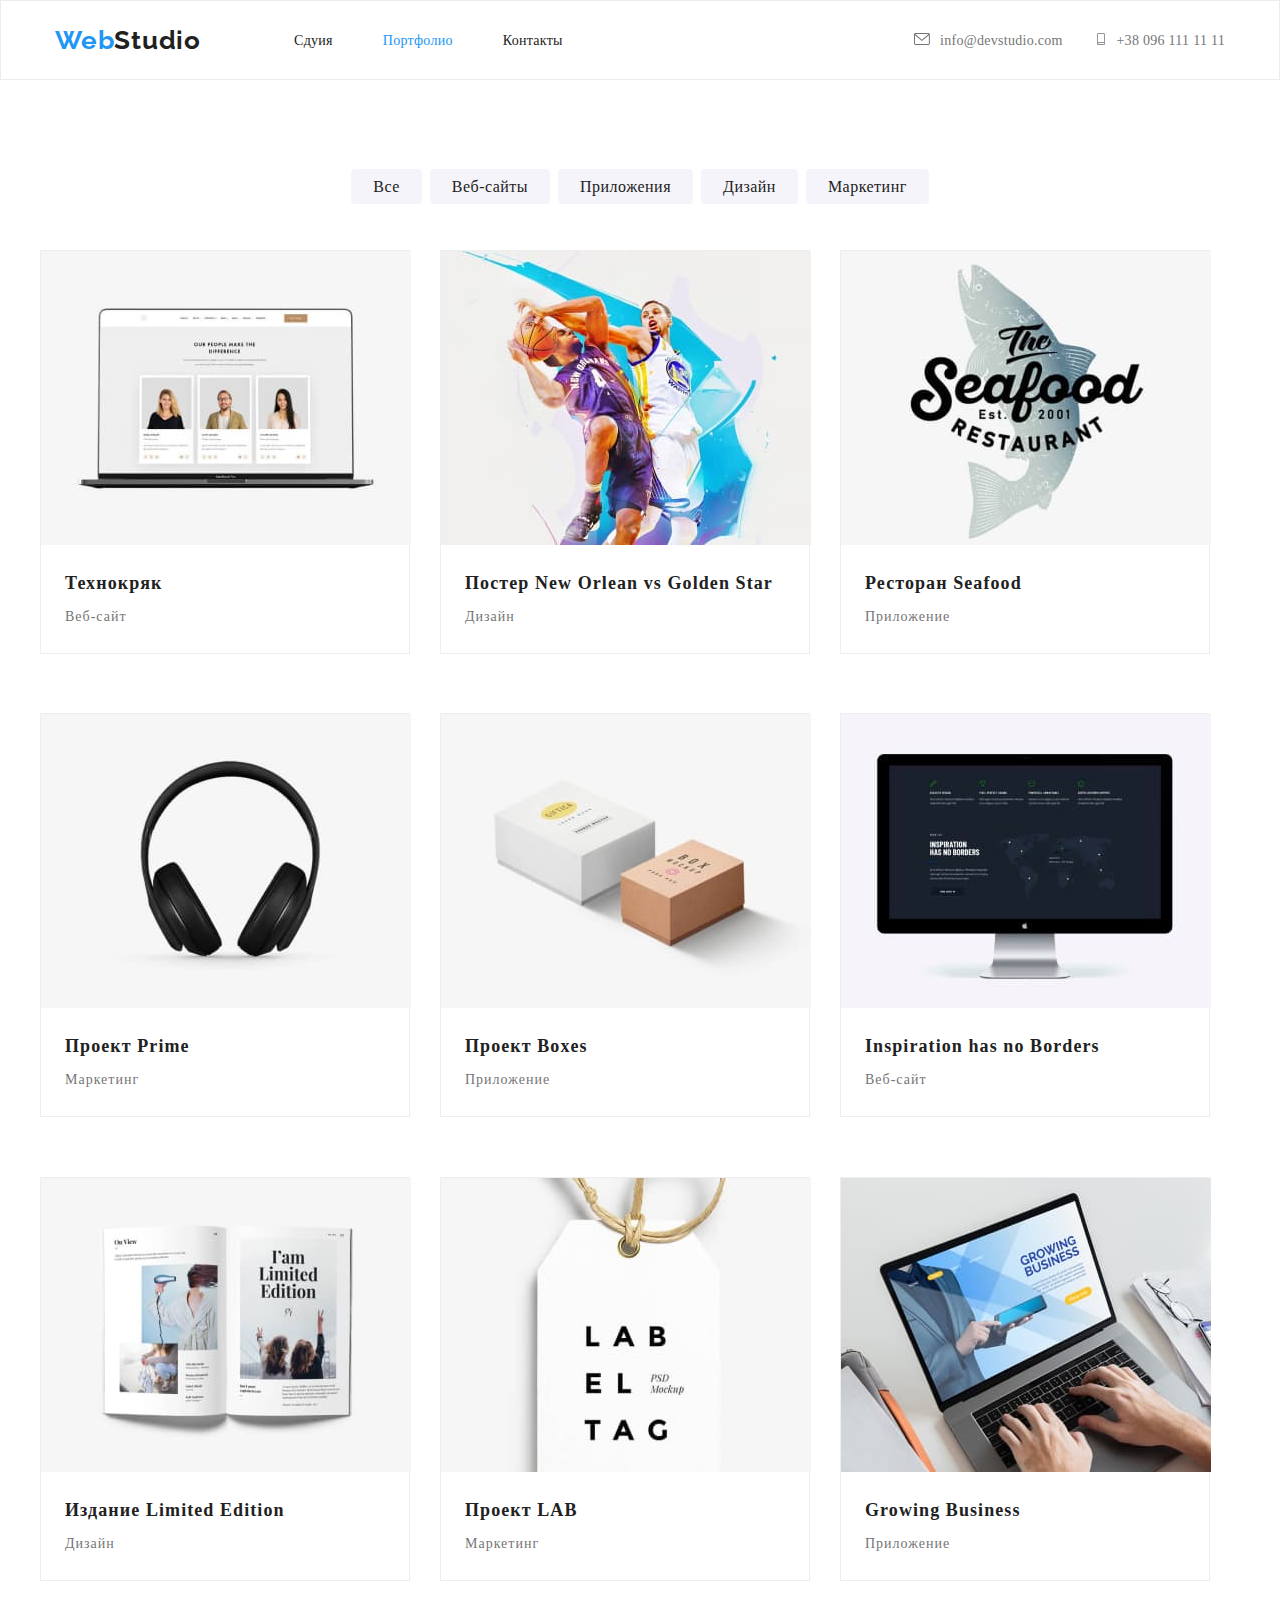
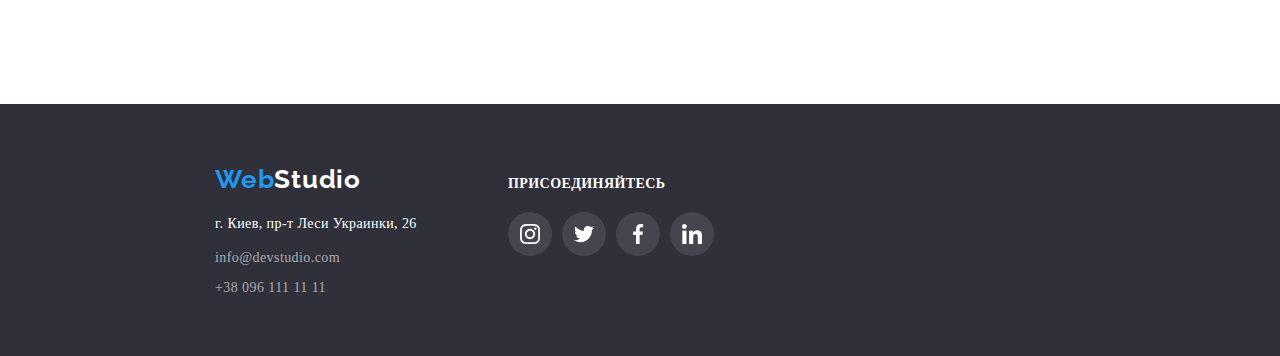
==== portfolio.html @ d101550e "Клон репозиторий" ====
<!DOCTYPE html>
<html lang="en">

<head>
    <meta charset="UTF-8" />
    <meta name="viewport" content="width=device-width, initial-scale=1.0" />
    <title>My third homework</title>
    <link rel="stylesheet" href="https://cdnjs.cloudflare.com/ajax/libs/modern-normalize/1.0.0/modern-normalize.min.css">
    <link href="https://fonts.googleapis.com/css2?family=Raleway:wght@700&display=swap" rel="stylesheet">
    <link rel="stylesheet" href="./css/styles.css">
</head>
<body>
    <!--hat-->
    <header class="had hag-port">
        <div class="container">
            <nav class="nav">
                <a class="logo logo-container" href="./index.html">Web<span class="logo-second">Studio</span></a>
                <ul class="menu-nav">
                    <li class="menu-item"><a href="./index.html" class="link">Сдуия</a></li>
                    <li class="menu-item"><a href="./portfolio.html" class="link current">Портфолио</a></li>
                    <li class="menu-item"><a href="#contacts" class="link">Контакты</a></li>
                </ul>
                <div class="cotacts-nav">
                    <a class="cotacts-nav-link link" href="mailto:info@devstudio.com">
                        <svg class="contacts-emil-svg">
                            <use href="./images/sprite.svg#icon-email"></use>
                        </svg>info@devstudio.com</a>
                    <a class="cotacts-nav-link link" href="tel:+380961111111">
                        <svg class="contacts-phone-svg">
                            <use href="./images/sprite.svg#icon-smartphone"></use>
                        </svg>+38 096 111 11 11</a>
                </div>
            </nav>
        </div>
    </header>
    <!-- button-content -->
         <div class="container">
            <ul class="nav-content">
                <li class="element-cont">
                    <a href="" class="btn-port link">Все</a>
                </li>
                <li class="element-cont">
                    <a href="" class="btn-port link">Веб-сайты</a>
                </li>
                <li class="element-cont">
                    <a href="" class="btn-port link">Приложения</a>
                </li>
                <li class="element-cont">
                    <a href="" class="btn-port link">Дизайн</a>
                </li>
                <li class="element-cont">
                    <a href="" class="btn-port link">Маркетинг</a>
                </li>
            </ul>
        </div>
    <!-- content -->
    <section class="content-section">
        <h1 style="display: none;">Контент</h1>
        <div class="container-content">
            <ul class="container-fillihg">
                <li class="element">
                    <img src="./images/technokriak.jpg" class="img-element" alt="laptop">
                    <b class="item-content">Технокряк</b>
                    <a href="/" class="link link-element">Веб-сайт</a>     
                </li>
                <li class="element">
                    <img src="./images/design.jpg" alt="basketball players">
                    <b class="item-content">Постер New Orlean vs Golden Star</b>
                    <a href="/" class="link link-element">Дизайн</a>
                </li>
                <li class="element">
                    <img src="./images/applications.jpg" alt="restaurant logo">
                    <b class="item-content">Ресторан Seafood</b>
                    <a href="/" class="link link-element">Приложение</a>
                </li>
                <li class="element">
                    <img src="./images/marceting.jpg" alt="headphones">
                    <b class="item-content">Проект Prime</b>
                    <a href="/" class="link link-element">Маркетинг</a>
                </li>
                <li class="element">
                    <img src="./images/application2.jpg" alt="boxes">
                    <b class="item-content">Проект Boxes</b>
                    <a href="/" class="link link-element">Приложение</a>
                </li>
                <li class="element">
                    <img src="./images/web-site.jpg" alt="monitor">
                    <b class="item-content">Inspiration has no Borders</b>
                    <a href="/" class="link link-element">Веб-сайт</a>
                </li>
                <li class="element">
                    <img src="./images/design2.jpg" alt="book">
                    <b class="item-content">Издание Limited Edition</b>
                    <a href="/" class="link link-element">Дизайн</a></li>
                <li class="element">
                    <img src="./images/marceting2.jpg" alt="tag">
                    <b class="item-content">Проект LAB</b>
                    <a href="/" class="link link-element">Маркетинг</a>
                </li>
                <li class="element">
                    <img src="./images/applications3.jpg" alt="working on a laptop">
                    <b class="item-content">Growing Business</b>
                    <a href="/" class="link link-element">Приложение</a>
                </li>
            </ul>
        </div>
    </section>
    <!--cellar-->
    <footer class="cellar">
        <div class="container-footer">
            <div class="container-footer-pocion">
                <div class="logo-cellar"><a href="index.html" class="link"><span class="footer-logo">Web</span><span
                            class="footer-logo-second">Studio</span></a>
                </div>
                <div class="container-contacts">
                    <address id="contacts">
                        <div class="container-address">
                            <a href="https://goo.gl/maps/hYyRJfA977tLsEAp6" class="footer-map link" target="_blank"
                                rel="noreferrer noopener">г.
                                Киев, пр-т Леси Украинки, 26</a>
                            <a href="mailto:info@devstudio.com" class="connetion link">info@devstudio.com</a>
                            <a href="tel:+380961111111" class="connetion link">+38 096 111 11 11</a>
                        </div>
                    </address>
                </div>
            </div>
            <div class="social-cellar-icon">
                <b class="footer-social">присоединяйтесь</b>
                <ul class="features-section social-icon">
                    <li class="social-icon-item"><a class="social-icon-link" href="https://www.instagram.com/"
                            target="blank" rel="noreferrer noopener" aria-label="Instagram">
                            <svg class="social-icon-svg">
                                <use href="./images/sprite.svg#icon-insta"></use>
                            </svg>
                        </a></li>
                    <li class="social-icon-item"><a class="social-icon-link" href="https://twitter.com/" target="blank"
                            rel="noreferrer noopener" aria-label="Twitter">
                            <svg class="social-icon-svg">
                                <use href="./images/sprite.svg#icon-twit"></use>
                            </svg>
                        </a></li>
                    <li class="social-icon-item"><a class="social-icon-link" href="https://www.facebook.com/" target="blank"
                            rel="noreferrer noopener" aria-label="Facebook">
                            <svg class="social-icon-svg">
                                <use href="./images/sprite.svg#icon-face"></use>
                            </svg>
                        </a></li>
                    <li class="social-icon-item"><a class="social-icon-link" href="https://www.linkedin.com/" target="blank"
                            rel="noreferrer noopener" aria-label="LinkedIn">
                            <svg class="social-icon-svg">
                                <use href="./images/sprite.svg#icon-linc"></use>
                            </svg>
                        </a></li>
                </ul>
            </div>
        </div>
    </footer>
    </body>   
    </html>
---- css/styles.css ----
/* roboto-regular - latin_cyrillic */
@font-face {
  font-family: "Roboto";
  font-style: normal;
  font-weight: 400;
  src: url("../fonts/roboto//roboto-v20-latin_cyrillic-regular.eot");
  src: local("Roboto"), local("Roboto-Regular"),
    url("../fonts/roboto//roboto-v20-latin_cyrillic-regular.eot?#iefix")
      format("embedded-opentype"),
    url("../fonts/roboto//roboto-v20-latin_cyrillic-regular.woff2")
      format("woff2"),
    url("../fonts/roboto//roboto-v20-latin_cyrillic-regular.woff")
      format("woff"),
    url("../fonts/roboto//roboto-v20-latin_cyrillic-regular.ttf")
      format("truetype"),
    url("../fonts/roboto//roboto-v20-latin_cyrillic-regular.svg#Roboto")
      format("svg");
}
/* roboto-500 - latin_cyrillic */
@font-face {
  font-family: "Roboto";
  font-style: normal;
  font-weight: 500;
  src: url("../fonts/roboto//roboto-v20-latin_cyrillic-500.eot");
  src: local("Roboto Medium"), local("Roboto-Medium"),
    url("../fonts/roboto//roboto-v20-latin_cyrillic-500.eot?#iefix")
      format("embedded-opentype"),
    url("../fonts/roboto//roboto-v20-latin_cyrillic-500.woff2") format("woff2"),
    url("../fonts/roboto//roboto-v20-latin_cyrillic-500.woff") format("woff"),
    url("../fonts/roboto//roboto-v20-latin_cyrillic-500.ttf") format("truetype"),
    url("../fonts/roboto//roboto-v20-latin_cyrillic-500.svg#Roboto")
      format("svg");
}
/* roboto-700 - latin_cyrillic */
@font-face {
  font-family: "Roboto";
  font-style: normal;
  font-weight: 700;
  src: url("../fonts/roboto//roboto-v20-latin_cyrillic-700.eot");
  src: local("Roboto Bold"), local("Roboto-Bold"),
    url("../fonts/roboto//roboto-v20-latin_cyrillic-700.eot?#iefix")
      format("embedded-opentype"),
    url("../fonts/roboto//roboto-v20-latin_cyrillic-700.woff2") format("woff2"),
    url("../fonts/roboto//roboto-v20-latin_cyrillic-700.woff") format("woff"),
    url("../fonts/roboto//roboto-v20-latin_cyrillic-700.ttf") format("truetype"),
    url("../fonts/roboto//roboto-v20-latin_cyrillic-700.svg#Roboto")
      format("svg");
}

/* font-family: "Raleway", sans-serif; */

:root {
  --main-text-cl: #757575;
  --link-text-cl: #2196f3;
  --black-text: #212121;
  --second-fon: #f5f4fa;
  --wight-text: #ffffff;
  --cellar-fon: #2f303a;
  --team-fon: #f5f4fa;
  --icon-cl: #afb1b8;
}

html {
  box-sizing: border-box;
}

body {
  font-family: "Roboto";
  font-size: 14px;
  line-height: 1.71;
  letter-spacing: 0.2em;
  color: var(--main-text-cl);
}

img {
  display: block;
  /* max-width: 100px; */
  height: auto;
}

.had {
  background-color: var(--wight-text);
  height: 80px;
}
.hag-port {
  background-color: var(--wight-text);
  border: 1px solid #ececec;
  margin-left: 0;
  margin-right: 0;
}

.container {
  width: 1200px;
  margin: 0 auto;
  padding-left: 15px;
  padding-right: 15px;
}
.container-nav {
  display: inline-flex;
}

.nav .link.current {
  color: var(--link-text-cl);
}
.logo {
  font-family: Raleway;
  font-weight: 700;
  font-size: 26px;
  line-height: 1.192;
  letter-spacing: 0.03em;
  color: #2196f3;
  text-decoration: none;
}
.logo-second {
  font-family: Raleway;
  font-weight: 700;
  font-size: 26px;
  line-height: 1.192;
  letter-spacing: 0.03em;
  color: #212121;
}

.logo-container {
  margin-right: 93px;
  margin-top: 24px;
  margin-bottom: 25px;
}

.nav {
  font-family: Roboto;
  font-weight: 500;
  font-size: 14px;
  line-height: 1.142;
  letter-spacing: 0.02em;
  color: var(--black-text);
  text-decoration: none;
  list-style: none;

  display: flex;
  align-items: center;
}

.contacts-emil-svg {
  width: 16px;
  height: 12px;
  fill: var(--main-text-cl);
  margin-right: 10px;
}

.contacts-phone-svg {
  width: 10px;
  height: 12px;
  fill: var(--main-text-cl);
  margin-right: 10px;
}

.cotacts-nav-link:hover .contacts-emil-svg,
.cotacts-nav-link:focus .contacts-emil-svg {
  fill: var(--link-text-cl);
}

.cotacts-nav-link:hover .contacts-phone-svg,
.cotacts-nav-link:focus .contacts-phone-svg {
  fill: var(--link-text-cl);
}

.cotacts-nav {
  color: var(--main-text-cl);

  margin-left: auto;
}

.cotacts-nav .link + .link {
  margin-left: 30px;
}

.link {
  color: inherit;
  text-decoration: none;
}

.link:hover,
.link:focus {
  color: var(--link-text-cl);
}

.menu-nav {
  margin-top: 0;
  margin-bottom: 0;
  list-style: none;
  display: inline-flex;
  padding-left: 0px;
}

.menu-item {
  display: block;
  padding-top: 32px;
  padding-bottom: 32px;
}

.menu-item:not(:last-child) {
  margin-right: 50px;
}

.container-hero {
  width: 1600px;
  margin: 0 auto;
  padding-left: 15px;
  padding-right: 15px;
}

.hero {
  text-align: center;
  margin-bottom: 94px;
  height: 600px;
  /* ;
  width: 1600px;
  margin-left: auto;
  margin-right: auto; */

  background-image: linear-gradient(
      to right,
      rgba(47, 48, 58, 0.4),
      rgba(47, 48, 58, 0.4)
    ),
    url(../images/application-team.jpg);
  background-position: center;
  background-repeat: no-repeat;
  object-fit: cover;
  background-size: contain;
}
.hero-title {
  margin-top: 0;
  margin-bottom: 30px;
  margin-left: 452px;
  margin-right: 452px;
  padding-top: 200px;
  font-family: Roboto;
  font-weight: 900;
  font-size: 44px;
  line-height: 1.36;
  letter-spacing: 0.06em;
  text-transform: uppercase;
  color: var(--wight-text);
  width: 696px;
}

.btn-port:hover,
.btn-port:focus {
  background-color: var(--link-text-cl);
  box-shadow: 0px 3px 1px rgba(0, 0, 0, 0.1), 0px 1px 2px rgba(0, 0, 0, 0.08),
    0px 2px 2px rgba(0, 0, 0, 0.12);
  color: var(--wight-text);
}

.btn-port:active {
  background-color: var(--link-text-cl);
  box-shadow: 0px 3px 1px rgba(0, 0, 0, 0.1), 0px 1px 2px rgba(0, 0, 0, 0.08),
    0px 2px 2px rgba(0, 0, 0, 0.12);
  color: var(--wight-text);
}

.btn-port {
  background: var(--second-fon);
  width: 73px;
  padding-right: 22px;
  padding-left: 22px;
  padding-top: 9px;
  padding-bottom: 9px;
  border-radius: 4px;
  text-align: center;
  border: none;
  font-family: "Roboto";
  font-weight: 500;
  font-size: 16px;
  line-height: 1.62;
  letter-spacing: 0.03em;
  color: var(--black-text);
}

.btn {
  display: block;
  border: none;
  padding-right: 32px;
  padding-left: 32px;
  padding-top: 10px;
  padding-bottom: 10px;
  color: var(--wight-text);
  background: var(--link-text-cl);
  box-shadow: 0px 4px 4px rgba(0, 0, 0, 0.15);
  border-radius: 4px;
  text-align: center;
  width: 200px;
  height: 50px;
  margin-bottom: 200px;
  margin-left: auto;
  margin-right: auto;
}

.btn-position {
  padding-bottom: 210px;
}

.btn-content {
  display: inline-block;
  font-family: inherit;
  font-weight: 500;
  font-size: 16px;
  line-height: 1.62;
  text-align: center;
  letter-spacing: 0.03em;
  color: var(--title-text-cl);
  border-radius: 4px;
}

.nav-content {
  display: flex;
  justify-content: center;
  list-style: none;
  margin-bottom: 0;
  margin-top: 0;
  padding-left: 0px;
  padding-top: 94px;
  padding-bottom: 50px;
}

.element-cont {
  margin-right: 8px;
}

.nav-content .element-cont:last-of-type {
  margin-right: 0px;
}

.content-section {
  padding-bottom: 94px;
}

.item-content {
  display: block;
  padding-top: 20px;
  padding-bottom: 4px;
  padding-left: 24px;
}

.container-content {
  width: 1230px;
  padding-left: 15px;
  padding-right: 15px;
  margin-left: auto;
  margin-right: auto;
}

.container-fillihg .link {
  padding-bottom: 20px;
  display: block;
  padding-left: 24px;
  letter-spacing: 1px;
}

.container-fillihg b {
  font-family: Roboto;
  font-style: normal;
  font-size: 18px;
  line-height: 2;
  letter-spacing: 0.06em;
  color: var(--black-text);
}

.container-fillihg {
  display: flex;
  flex-wrap: wrap;
  list-style: none;
  padding-left: 0;
  margin-top: 0px;
  margin-bottom: 0;
  width: 1170px;
  height: 1360px;
}

.element {
  width: 370px;
  height: 404px;
  margin-right: 30px;
  margin-bottom: 30px;
  border: 1px solid #eeeeee;
}

.element:nth-child(3n) {
  margin-right: 0;
}

.element:nth-last-child(-n + 3) {
  margin-bottom: 0;
}

.element:hover {
  background: #ffffff;
  border: 1px solid #eeeeee;
  box-shadow: 0px 1px 1px rgba(0, 0, 0, 0.12), 0px 4px 4px rgba(0, 0, 0, 0.06),
    1px 4px 6px rgba(0, 0, 0, 0.16);
}

.features-section {
  list-style: none;
}

.img-element {
  margin-right: 0;
}

.container-features {
  display: inline-flex;
  margin-top: 0;
  margin-bottom: 0;
  list-style: none;
  padding-left: 0;
}

.item-features {
  margin-right: 30px;
}

.item-features:nth-child(4n) {
  margin-right: 0;
}

.icon-one::before {
  display: block;
  content: "";
  width: 270px;
  height: 120px;
  background-position: center;
  background-repeat: no-repeat;
  background-image: url(../images/img-one.png);
  margin-bottom: 30px;
  /* background-color: var(--second-fon);
  border-radius: 4px; */
}

.icon-two::before {
  display: block;
  content: "";
  width: 270px;
  height: 120px;
  background-position: center;
  background-repeat: no-repeat;
  background-image: url(../images/img-two.png);
  margin-bottom: 30px;
  /* background-color: var(--second-fon);
  border-radius: 4px; */
}

.icon-three::before {
  display: block;
  content: "";
  width: 270px;
  height: 120px;
  background-position: center;
  background-repeat: no-repeat;
  background-image: url(../images/img-three.png);
  margin-bottom: 30px;
  /* background-color: var(--second-fon);
  border-radius: 4px; */
}

.icon-fore::before {
  display: block;
  content: "";
  width: 270px;
  height: 120px;
  background-position: center;
  background-repeat: no-repeat;
  background-image: url(../images/img-fore.png);
  margin-bottom: 30px;
  /* background-color: var(--second-fon);
  border-radius: 4px; */
}

.section-features {
  background-color: var(--wight-text);
  margin-bottom: 94px;
}
.container-features .section-label {
  display: flex;
  margin-bottom: 0;
  margin-top: 0;
}

.text {
  font-family: Roboto;
  font-weight: normal;
  font-size: 14px;
  line-height: 1.71;
  letter-spacing: 0.03em;
  color: var(--main-text-cl);
  padding: 0px 0px 0px 0px;
  margin: 0;
}

.title-section-title {
  font-family: Roboto;
  font-weight: 700;
  font-size: 14px;
  line-height: 1.142;
  letter-spacing: 0.03em;
  text-transform: uppercase;
  color: var(--black-text);

  padding-bottom: 0px;
  margin-bottom: 10px;
  margin-top: 0;
}

.container-activity {
  display: inline-flex;
}

.contsiner-activity {
  margin-top: 0px;
  padding-bottom: 94px;
}

.container-activity img {
  margin-right: 30px;
}

.container-activity img:nth-child(3n) {
  margin-right: 0;
}

.section-title {
  font-family: "Roboto";
  font-weight: 700;
  font-size: 36px;
  line-height: 1.166;
  text-align: center;
  letter-spacing: 0.03em;
  color: var(--black-text);

  padding-bottom: 50px;
  margin-bottom: 0;
  margin-top: 0;
}

.container-time {
  display: inline-flex;
  padding-left: 215px;
  padding-right: 0;
}

.section-team {
  width: 1600px;
  height: 648px;
  margin-left: auto;
  margin-right: auto;
  margin-top: 0px;
}

.team-title {
  font-family: "Roboto";
  font-weight: 500;
  font-size: 16px;
  line-height: 1.18;
  text-align: center;
  letter-spacing: 0.03em;
  color: var(--black-text);

  display: block;
  margin-top: 30px;
  margin-bottom: 10px;
}

.team {
  background-color: var(--team-fon);
}

.team h4 {
  padding-top: 94px;
}

.team p {
  font-family: Roboto;
  font-size: 16px;
  line-height: 1.18;
  text-align: center;
  letter-spacing: 0.03em;
  color: var(--main-text-cl);

  margin-top: 0;
  margin-bottom: 0;
  text-align: center;
  margin-bottom: 16px;
}

.social-icon {
  display: flex;
  justify-content: center;
  padding-left: 32px;
  padding-right: 32px;
}

.social-icon-item:not(:last-child) {
  margin-right: 10px;
}

.social-icon-link {
  display: flex;
  justify-content: center;
  align-items: center;
  width: 44px;
  height: 44px;
  background-color: var(--wight-text);
  border-radius: 50%;
}

.social-icon-link:hover .social-icon-svg,
.social-icon-link:focus .social-icon-svg {
  fill: var(--wight-text);
}

.social-icon-link:hover,
.social-icon-link:focus {
  background-color: var(--link-text-cl);
}

.social-icon-svg {
  width: 20px;
  height: 20px;
  fill: var(--icon-cl);
}

.conainer-time-item {
  width: 270px;
  height: 428px;
  margin-right: 30px;
  padding-bottom: 30px;
  background-color: var(--wight-text);
  box-shadow: 0px 1px 3px rgba(0, 0, 0, 0.12), 0px 1px 1px rgba(0, 0, 0, 0.14),
    0px 2px 1px rgba(0, 0, 0, 0.2);
  border-radius: 0px 0px 4px 4px;
}

.conainer-time-item:nth-child(4n) {
  margin-right: 0;
}

.partners-section {
  padding-top: 94px;
  padding-bottom: 94px;
}

.container-partners {
  display: inline-flex;
  margin: 0;
  list-style: none;
  padding-left: 0;
}

.partners-icon-svg {
  width: 170px;
  height: 90px;
  fill: var(--icon-cl);
}

.partners-icon-link {
  display: flex;
  justify-content: center;
  align-items: center;
  width: 170px;
  height: 90px;
  background-color: var(--wight-text);
  border-radius: 4px;
  border: 1px solid var(--icon-cl);
}

.partners-icon-item:not(:last-child) {
  margin-right: 30px;
}

.partners-icon-link:hover .partners-icon-svg,
.partners-icon-link:focus .partners-icon-svg {
  fill: var(--link-text-cl);
}

.partners-icon-link:hover,
.partners-icon-link:focus {
  background-color: var(--wight-text);
  border: 1px solid var(--link-text-cl);
}

.cellar {
  background-color: var(--cellar-fon);
  display: block;
}

.container-footer {
  width: 1600px;
  height: 252px;
  margin: 0 auto;
  padding-left: 215px;
}
.container-footer .container-contacts {
  flex-wrap: wrap-reverse;
}

.cellar .container-footer {
  display: flex;
  align-items: baseline;
}

.footer-logo {
  font-family: Raleway;
  font-weight: 700;
  font-size: 26px;
  line-height: 1.192;
  letter-spacing: 0.03em;
  color: #2196f3;
}

.logo-cellar {
  padding-bottom: 20px;
  padding-top: 60px;
  padding-right: 0;
  padding-left: 0;
  margin-right: 147px;
}

.footer-logo-second {
  font-family: Raleway;
  font-weight: 700;
  font-size: 26px;
  line-height: 1.192;
  letter-spacing: 0.03em;
  color: #ffffff;
}
.container-address {
  display: flex;
  flex-direction: column;
}

.container-address .link {
  width: 231px;
  height: 21px;
}

.container-address a:not(:last-child) {
  margin-bottom: 9px;
}

.footer-map {
  font-family: Roboto;
  font-size: 14px;
  line-height: 1.171;
  letter-spacing: 0.03em;
  color: var(--wight-text);
  font-style: normal;
  font-weight: normal;
  /* margin-bottom: 9px; */
}

.connetion {
  /* margin-bottom: 9px; */
  font-family: Roboto;
  font-style: normal;
  font-size: 14px;
  line-height: 171%;

  letter-spacing: 0.03em;

  color: rgba(255, 255, 255, 0.6);
}

.footer-social {
  font-family: Roboto;
  font-weight: 700;
  font-size: 14px;
  line-height: 1.142;
  letter-spacing: 0.03em;
  text-transform: uppercase;
  color: var(--wight-text);

  display: block;
  margin-bottom: 20px;
}

.social-cellar-icon .social-icon-link {
  background-color: rgba(255, 255, 255, 0.1);
}

.social-cellar-icon .social-icon-svg {
  fill: var(--wight-text);
}

.social-icon-link:hover,
.social-icon-link:focus {
  background-color: var(--link-text-cl);
}

.social-cellar-icon .social-icon {
  padding: 0;
  margin: 0;
}
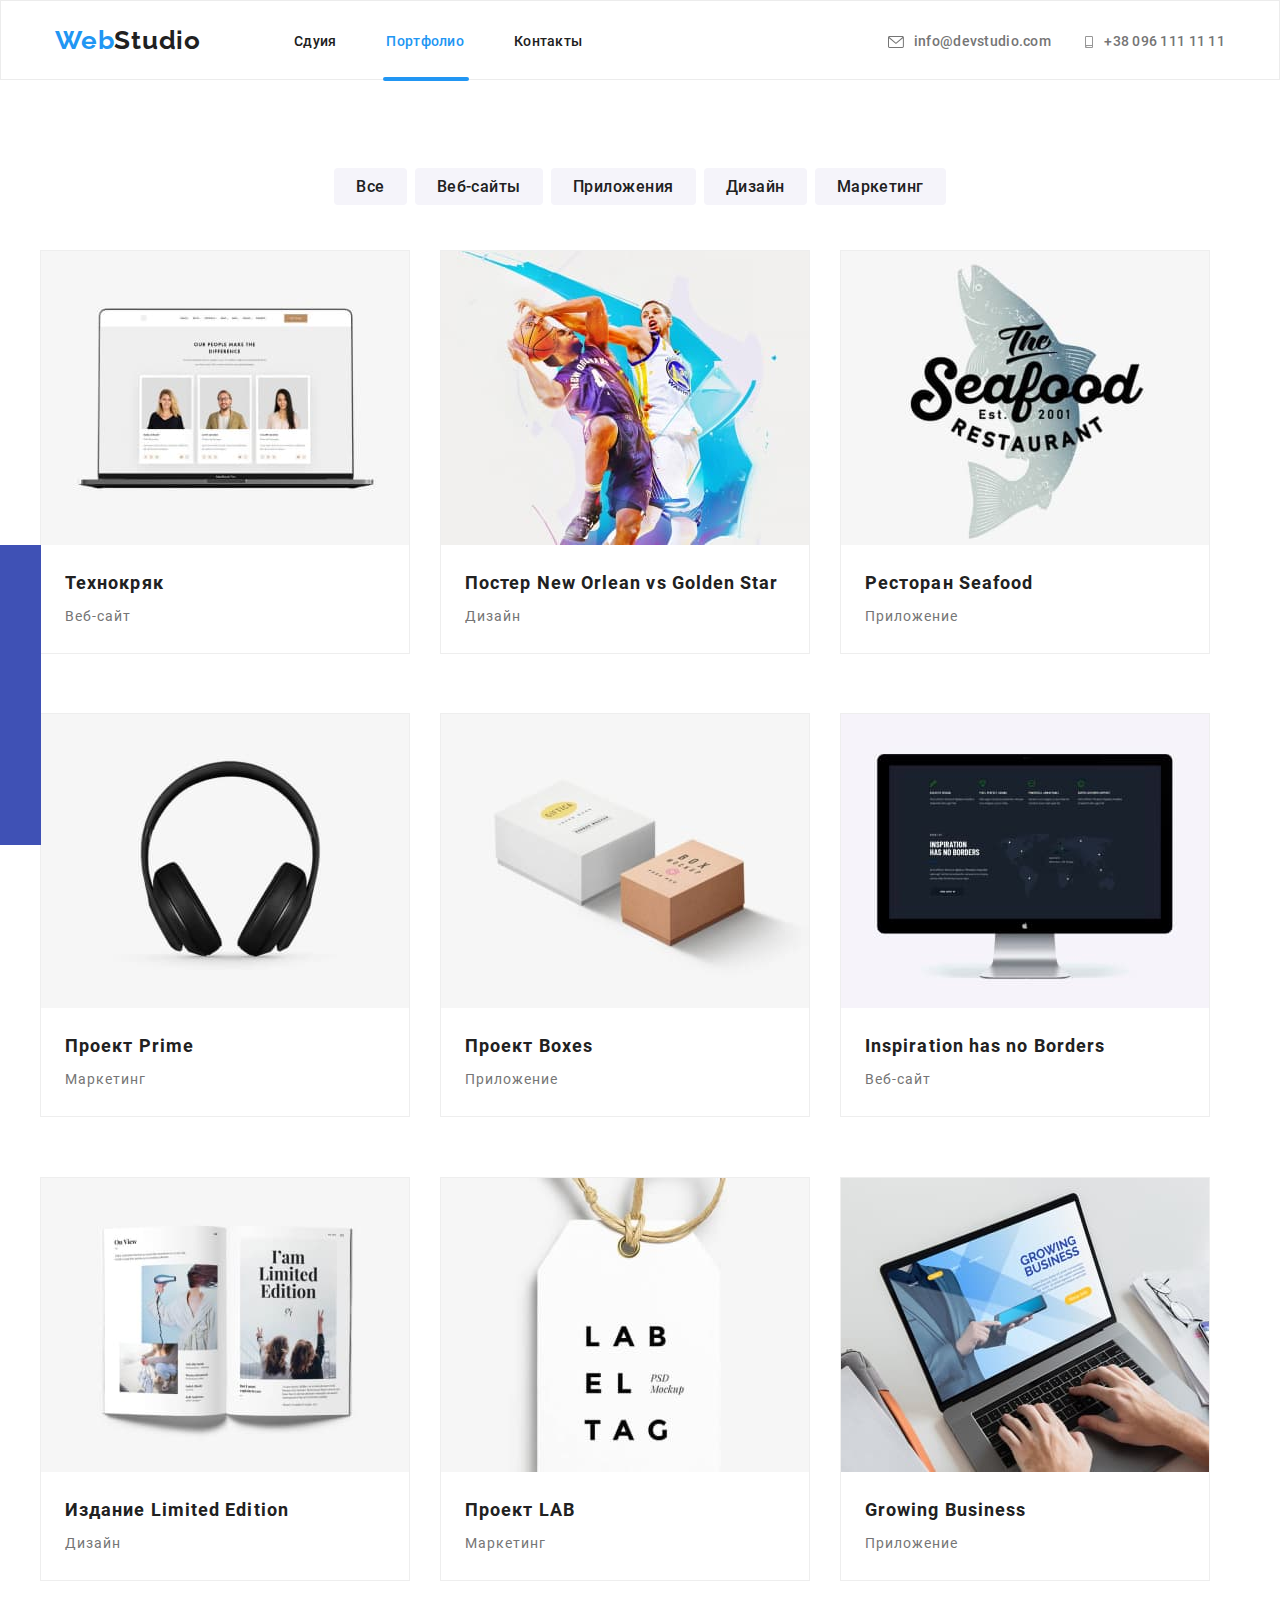
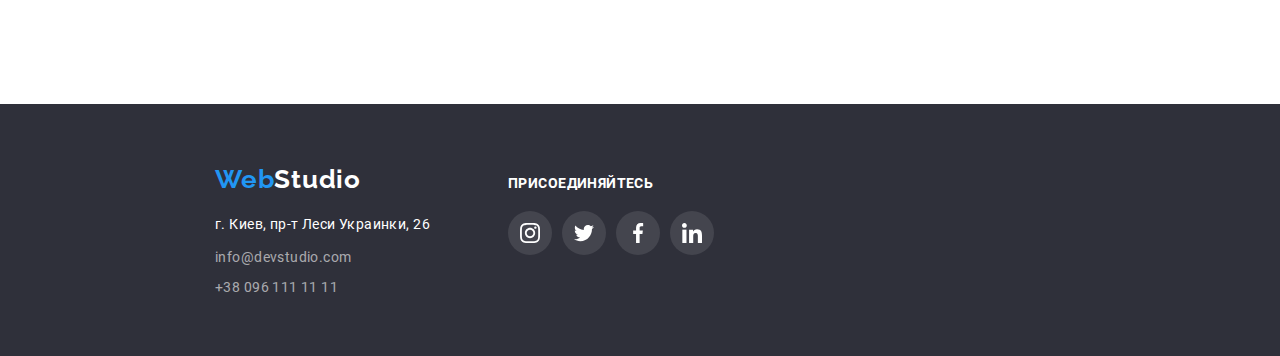
==== commit 6b481c1a: "Заазать услугу" ====
--- a/portfolio.html
+++ b/portfolio.html
@@ -59,7 +59,13 @@
         <div class="container-content">
             <ul class="container-fillihg">
                 <li class="element">
-                    <img src="./images/technokriak.jpg" class="img-element" alt="laptop">
+                    <img src="./images/technokriak.jpg" class="img-element box" alt="laptop">
+                        <div class="overlay">
+                        <p>
+                        Технокряк это современная площадка распространения коронавируса. Компании используют эту платформу для цифрового
+                        шпионажа и атак на защищённые сервера конкурентов.
+                        </p>
+                        </div>
                     <b class="item-content">Технокряк</b>
                     <a href="/" class="link link-element">Веб-сайт</a>     
                 </li>
@@ -155,5 +161,6 @@
             </div>
         </div>
     </footer>
+    <script src="./js/modal.js"></script>
     </body>   
     </html>--- a/css/styles.css
+++ b/css/styles.css
@@ -101,7 +101,21 @@
 
 .nav .link.current {
   color: var(--link-text-cl);
-}
+  position: relative;
+}
+
+.current::after {
+  content: "";
+  display: block;
+  width: 110%;
+  height: 4px;
+  background-color: var(--link-text-cl);
+  border-radius: 2px;
+  position: absolute;
+  bottom: -32px;
+  left: -3px;
+}
+
 .logo {
   font-family: Raleway;
   font-weight: 700;
@@ -145,6 +159,7 @@
   height: 12px;
   fill: var(--main-text-cl);
   margin-right: 10px;
+  vertical-align: middle;
 }
 
 .contacts-phone-svg {
@@ -152,6 +167,7 @@
   height: 12px;
   fill: var(--main-text-cl);
   margin-right: 10px;
+  vertical-align: middle;
 }
 
 .cotacts-nav-link:hover .contacts-emil-svg,
@@ -229,6 +245,7 @@
   object-fit: cover;
   background-size: contain;
 }
+
 .hero-title {
   margin-top: 0;
   margin-bottom: 30px;
@@ -313,6 +330,78 @@
   border-radius: 4px;
 }
 
+.backdrop {
+  position: fixed;
+  top: 0;
+  left: 0;
+  right: 0;
+  bottom: 0;
+  background-color: rgba(0, 0, 0, 0.2);
+  z-index: 100;
+  opacity: 1;
+}
+
+.backdrop.is-hidden {
+  opacity: 0;
+  pointer-events: none;
+  visibility: hidden;
+}
+
+.is-hidden .modal {
+  transform: translate(-50%, 0%) scale(0.5);
+}
+
+.modal img {
+  width: 100%;
+}
+
+.modal {
+  position: absolute;
+  top: 87%;
+  left: 51%;
+  width: 528px;
+  height: 581px;
+  transform: translate(-50%, -50%) scale(1);
+  background-color: var(--wight-text);
+  padding: 80px 40px;
+  box-shadow: 0px 1px 3px rgba(0, 0, 0, 0.12), 0px 1px 1px rgba(0, 0, 0, 0.14),
+    0px 2px 1px rgba(0, 0, 0, 0.2);
+  border-radius: 4px;
+}
+
+.btn-backdrop {
+  position: absolute;
+  top: 8px;
+  right: 8px;
+  width: 30px;
+  height: 30px;
+  border-radius: 50%;
+  border: 1px solid rgba(0, 0, 0, 0.1);
+  background-color: var(--wight-text);
+  color: white;
+  vertical-align: middle;
+}
+
+.backdrop-close-svg {
+  width: 11px;
+  height: 11px;
+  top: 0;
+  left: 0;
+  right: 0;
+  bottom: 0;
+  fill: var(--black-text);
+}
+
+.btn-backdrop:hover .backdrop-close-svg,
+.btn-backdrop:focus .backdrop-close-svg {
+  fill: rgba(27, 27, 27, 0.363);
+}
+
+.btn-backdrop:hover,
+.btn-backdrop:focus {
+  border: 2px solid rgba(0, 0, 0, 0.1);
+}
+
 .nav-content {
   display: flex;
   justify-content: center;
@@ -328,6 +417,29 @@
   margin-right: 8px;
 }
 
+.element:hover .overlay {
+  transform: translatex(0);
+}
+
+.overlay {
+  position: absolute;
+  top: 50;
+  left: 50;
+  width: 400px;
+  height: 300px;
+  background-color: #3f51b5;
+
+  transform: translatex(-100%);
+  transition: transform 250ms ease;
+}
+
+.overlay > p {
+  color: #fff;
+  padding: 10px;
+  margin: 0;
+  font-size: 18px;
+}
+
 .nav-content .element-cont:last-of-type {
   margin-right: 0px;
 }
@@ -384,6 +496,8 @@
   margin-right: 30px;
   margin-bottom: 30px;
   border: 1px solid #eeeeee;
+
+  overflow: hidden;
 }
 
 .element:nth-child(3n) {
@@ -525,6 +639,36 @@
   margin-right: 30px;
 }
 
+.thumb img {
+  display: block;
+  max-width: 100%;
+  height: auto;
+}
+
+.thumb {
+  position: relative;
+  margin: 0;
+}
+
+.thumb > .label {
+  font-family: "Roboto";
+  width: 370px;
+  height: 70px;
+  font-weight: 700;
+  font-size: 14px;
+  line-height: 1.14;
+  text-align: center;
+  letter-spacing: 0.03em;
+  text-transform: uppercase;
+  position: absolute;
+  top: 224px;
+  margin: 0;
+  padding-top: 27px;
+  padding-bottom: 27px;
+  background-color: rgba(47, 48, 58, 0.8);
+  color: var(--wight-text);
+}
+
 .container-activity img:nth-child(3n) {
   margin-right: 0;
 }
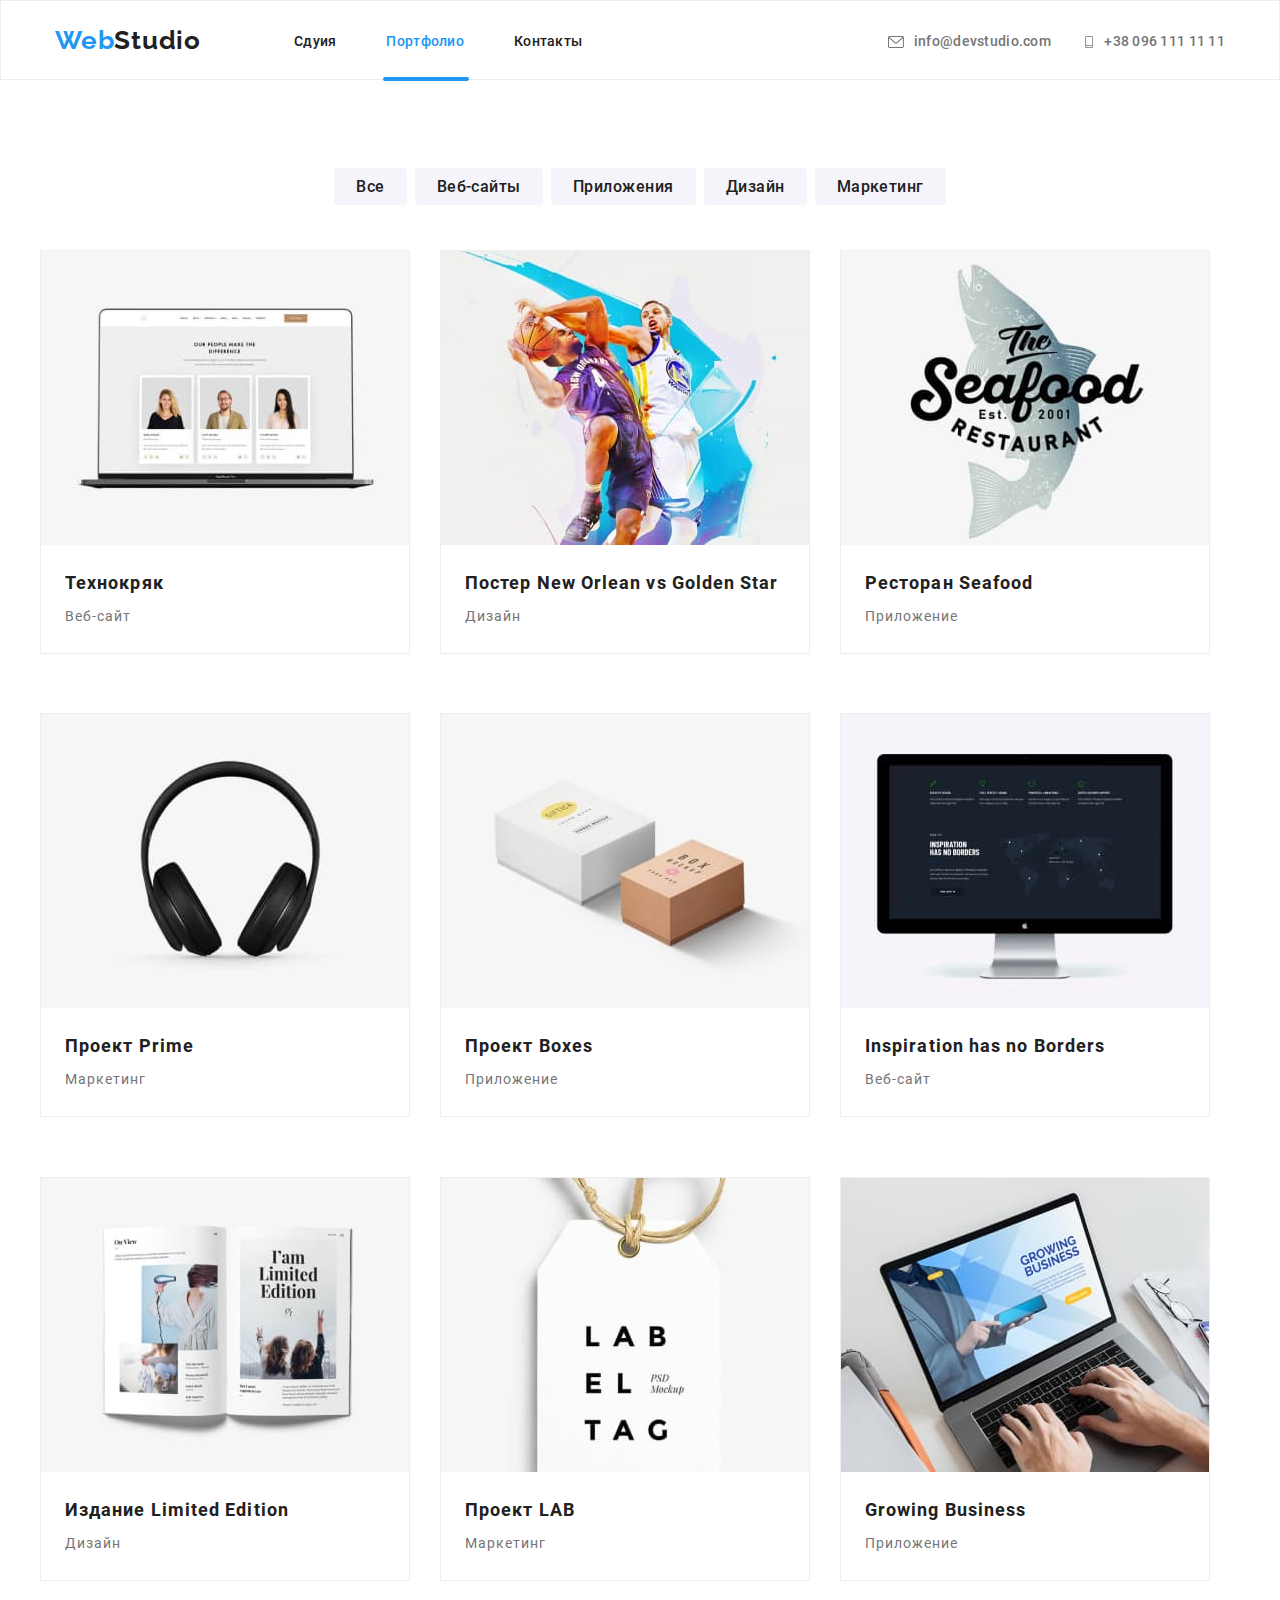
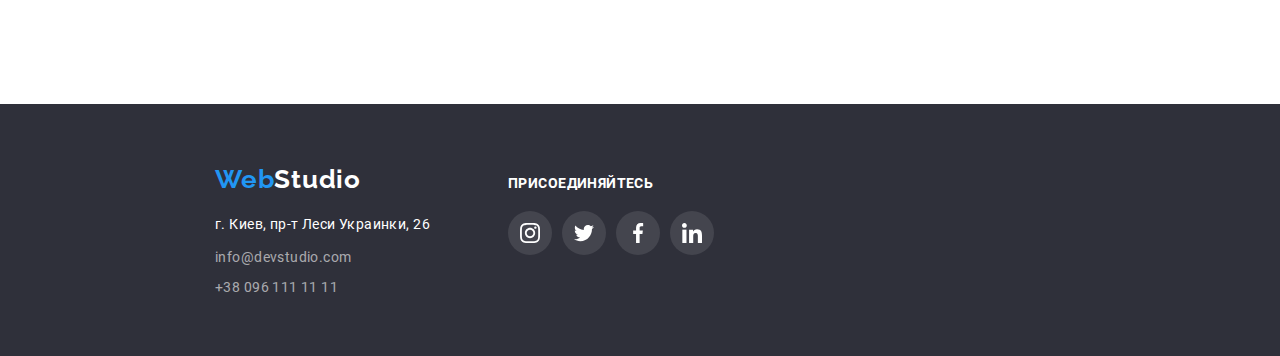
==== commit 986d8e7b: "Work is done" ====
--- a/portfolio.html
+++ b/portfolio.html
@@ -59,54 +59,117 @@
         <div class="container-content">
             <ul class="container-fillihg">
                 <li class="element">
-                    <img src="./images/technokriak.jpg" class="img-element box" alt="laptop">
-                        <div class="overlay">
-                        <p>
+                <div class="element-thumb">
+                    <img src="./images/technokriak.jpg" class="img-element" alt="laptop">
+                <div class="element-actions">
+                    <p>
                         Технокряк это современная площадка распространения коронавируса. Компании используют эту платформу для цифрового
                         шпионажа и атак на защищённые сервера конкурентов.
-                        </p>
-                        </div>
+                    </p>
+                </div>
+                </div>
                     <b class="item-content">Технокряк</b>
-                    <a href="/" class="link link-element">Веб-сайт</a>     
-                </li>
-                <li class="element">
+                    <a href="/" class="link">Веб-сайт</a> 
+                </li>
+                <li class="element">
+                <div class="element-thumb">
                     <img src="./images/design.jpg" alt="basketball players">
+                <div class="element-actions">
+                    <p>
+                        Опытный разработчик всегда посмотрит направо и налево, даже если переходит улицу с односторонним движением.
+                    </p>
+                </div>
+                </div>
                     <b class="item-content">Постер New Orlean vs Golden Star</b>
-                    <a href="/" class="link link-element">Дизайн</a>
-                </li>
-                <li class="element">
+                    <a href="/" class="link">Дизайн</a>
+                </li>
+                <li class="element">
+                    <div class="element-thumb">
                     <img src="./images/applications.jpg" alt="restaurant logo">
+                <div class="element-actions">
+                    <p>
+                        Сколько программистов надо, чтобы вкрутить одну лампочку? – Ни одного. В этом случае отсутствие света – проблема на
+                        стороне железа.
+                    </p>
+                </div>
+                </div>
                     <b class="item-content">Ресторан Seafood</b>
-                    <a href="/" class="link link-element">Приложение</a>
-                </li>
-                <li class="element">
+                    <a href="/" class="link">Приложение</a>
+                </li>
+                <li class="element">
+                    <div class="element-thumb">
                     <img src="./images/marceting.jpg" alt="headphones">
+                <div class="element-actions">
+                    <p>
+                        Что нужно, чтобы всегда писать хороший код? Представляйте себе, что читать и саппортить ваш продукт будет маньяк-убийца,
+                        которому кто-то сказал, где вы живете.
+                    </p>
+                </div>
+                </div>
                     <b class="item-content">Проект Prime</b>
-                    <a href="/" class="link link-element">Маркетинг</a>
-                </li>
-                <li class="element">
+                    <a href="/" class="link">Маркетинг</a>
+                </li>
+                <li class="element">
+                    <div class="element-thumb">
                     <img src="./images/application2.jpg" alt="boxes">
+                <div class="element-actions">
+                    <p>
+                        Основные изменения в новой версии программы: исправлены старые баги, добавлены новые.
+                    </p>
+                </div>
+                </div>
                     <b class="item-content">Проект Boxes</b>
-                    <a href="/" class="link link-element">Приложение</a>
-                </li>
-                <li class="element">
+                    <a href="/" class="link">Приложение</a>
+                </li>
+                <li class="element">
+                    <div class="element-thumb">
                     <img src="./images/web-site.jpg" alt="monitor">
+                <div class="element-actions">
+                    <p>
+                        Не работает код? Не нужно переживать! Если все будет работать, то вы можете оказаться безработным.
+                    </p>
+                </div>
+                </div>
                     <b class="item-content">Inspiration has no Borders</b>
-                    <a href="/" class="link link-element">Веб-сайт</a>
-                </li>
-                <li class="element">
+                    <a href="/" class="link">Веб-сайт</a>
+                </li>
+                <li class="element">
+                    <div class="element-thumb">
                     <img src="./images/design2.jpg" alt="book">
+                <div class="element-actions">
+                    <p>
+                        Главная проблема при работе со штатом программистов: никогда не поймешь, чем заняты сотрудники, пока не окажется, что
+                        уже наступил дедлайн.
+                    </p>
+                </div>
+                </div>
                     <b class="item-content">Издание Limited Edition</b>
-                    <a href="/" class="link link-element">Дизайн</a></li>
-                <li class="element">
+                    <a href="/" class="link">Дизайн</a></li>
+                <li class="element">
+                    <div class="element-thumb">
                     <img src="./images/marceting2.jpg" alt="tag">
+                <div class="element-actions">
+                    <p>
+                        Программа получилась плохой, а сроки горят, и заказчик ругается? Не волнуйтесь, смело выпускайте релиз. Просто назовите
+                        его версией 1.0.
+                    </p>
+                </div>
+                </div>
                     <b class="item-content">Проект LAB</b>
-                    <a href="/" class="link link-element">Маркетинг</a>
-                </li>
-                <li class="element">
+                    <a href="/" class="link">Маркетинг</a>
+                </li>
+                <li class="element">
+                    <div class="element-thumb">
                     <img src="./images/applications3.jpg" alt="working on a laptop">
+                <div class="element-actions">
+                    <p>
+                        Если вы посмотрите на код, который вы писали более полугода назад, то, скорей всего, вам покажется, что автор – кто-то
+                        другой.
+                    </p>
+                </div>
+                </div>
                     <b class="item-content">Growing Business</b>
-                    <a href="/" class="link link-element">Приложение</a>
+                    <a href="/" class="link">Приложение</a>
                 </li>
             </ul>
         </div>
--- a/css/styles.css
+++ b/css/styles.css
@@ -229,10 +229,6 @@
   text-align: center;
   margin-bottom: 94px;
   height: 600px;
-  /* ;
-  width: 1600px;
-  margin-left: auto;
-  margin-right: auto; */
 
   background-image: linear-gradient(
       to right,
@@ -353,17 +349,18 @@
 
 .modal img {
   width: 100%;
+  height: 100%;
 }
 
 .modal {
   position: absolute;
-  top: 87%;
+  top: 52%;
   left: 51%;
   width: 528px;
   height: 581px;
   transform: translate(-50%, -50%) scale(1);
   background-color: var(--wight-text);
-  padding: 80px 40px;
+  padding: 20px 20px;
   box-shadow: 0px 1px 3px rgba(0, 0, 0, 0.12), 0px 1px 1px rgba(0, 0, 0, 0.14),
     0px 2px 1px rgba(0, 0, 0, 0.2);
   border-radius: 4px;
@@ -417,29 +414,6 @@
   margin-right: 8px;
 }
 
-.element:hover .overlay {
-  transform: translatex(0);
-}
-
-.overlay {
-  position: absolute;
-  top: 50;
-  left: 50;
-  width: 400px;
-  height: 300px;
-  background-color: #3f51b5;
-
-  transform: translatex(-100%);
-  transition: transform 250ms ease;
-}
-
-.overlay > p {
-  color: #fff;
-  padding: 10px;
-  margin: 0;
-  font-size: 18px;
-}
-
 .nav-content .element-cont:last-of-type {
   margin-right: 0px;
 }
@@ -470,7 +444,7 @@
   letter-spacing: 1px;
 }
 
-.container-fillihg b {
+.element b {
   font-family: Roboto;
   font-style: normal;
   font-size: 18px;
@@ -496,8 +470,6 @@
   margin-right: 30px;
   margin-bottom: 30px;
   border: 1px solid #eeeeee;
-
-  overflow: hidden;
 }
 
 .element:nth-child(3n) {
@@ -513,6 +485,66 @@
   border: 1px solid #eeeeee;
   box-shadow: 0px 1px 1px rgba(0, 0, 0, 0.12), 0px 4px 4px rgba(0, 0, 0, 0.06),
     1px 4px 6px rgba(0, 0, 0, 0.16);
+}
+
+.element-thumb {
+  position: relative;
+  overflow: hidden;
+}
+
+.element-thumb::before {
+  display: inline-block;
+  position: absolute;
+  content: "";
+  width: 100%;
+  height: 100%;
+}
+
+.element:hover .element-overla {
+  transform: translateY(0);
+}
+
+.element:hover .element-thumb::before {
+  opacity: 1;
+  transform: translateY(-100%);
+}
+
+.element-overlay {
+  position: absolute;
+  top: 0;
+  left: 0;
+  width: 100%;
+  height: 100%;
+  background-color: var(--link-text-cl);
+
+  transform: translateY(100%);
+  transition: transform 250ms cubic-bezier(0.4, 0, 0.2, 1);
+}
+
+.element-actions {
+  position: absolute;
+  width: auto;
+  height: auto;
+  top: 0;
+  left: 0;
+  bottom: 0;
+  padding: 63px 24px;
+  font-family: "Roboto", sans-serif;
+  font-weight: 400;
+  font-size: 18px;
+  line-height: 1.56;
+  letter-spacing: 0.03em;
+  color: #ffffff;
+  background: rgba(33, 150, 243, 0.9);
+  transform: translateY(100%);
+  transition: transform var(--time) var(--timing-function);
+  opacity: 0;
+  transition: transform 250ms cubic-bezier(0.4, 0, 0.2, 1);
+}
+
+.element:hover .element-actions {
+  opacity: 1;
+  transform: translateY(0);
 }
 
 .features-section {
@@ -548,8 +580,6 @@
   background-repeat: no-repeat;
   background-image: url(../images/img-one.png);
   margin-bottom: 30px;
-  /* background-color: var(--second-fon);
-  border-radius: 4px; */
 }
 
 .icon-two::before {
@@ -561,8 +591,6 @@
   background-repeat: no-repeat;
   background-image: url(../images/img-two.png);
   margin-bottom: 30px;
-  /* background-color: var(--second-fon);
-  border-radius: 4px; */
 }
 
 .icon-three::before {
@@ -574,8 +602,6 @@
   background-repeat: no-repeat;
   background-image: url(../images/img-three.png);
   margin-bottom: 30px;
-  /* background-color: var(--second-fon);
-  border-radius: 4px; */
 }
 
 .icon-fore::before {
@@ -587,8 +613,6 @@
   background-repeat: no-repeat;
   background-image: url(../images/img-fore.png);
   margin-bottom: 30px;
-  /* background-color: var(--second-fon);
-  border-radius: 4px; */
 }
 
 .section-features {
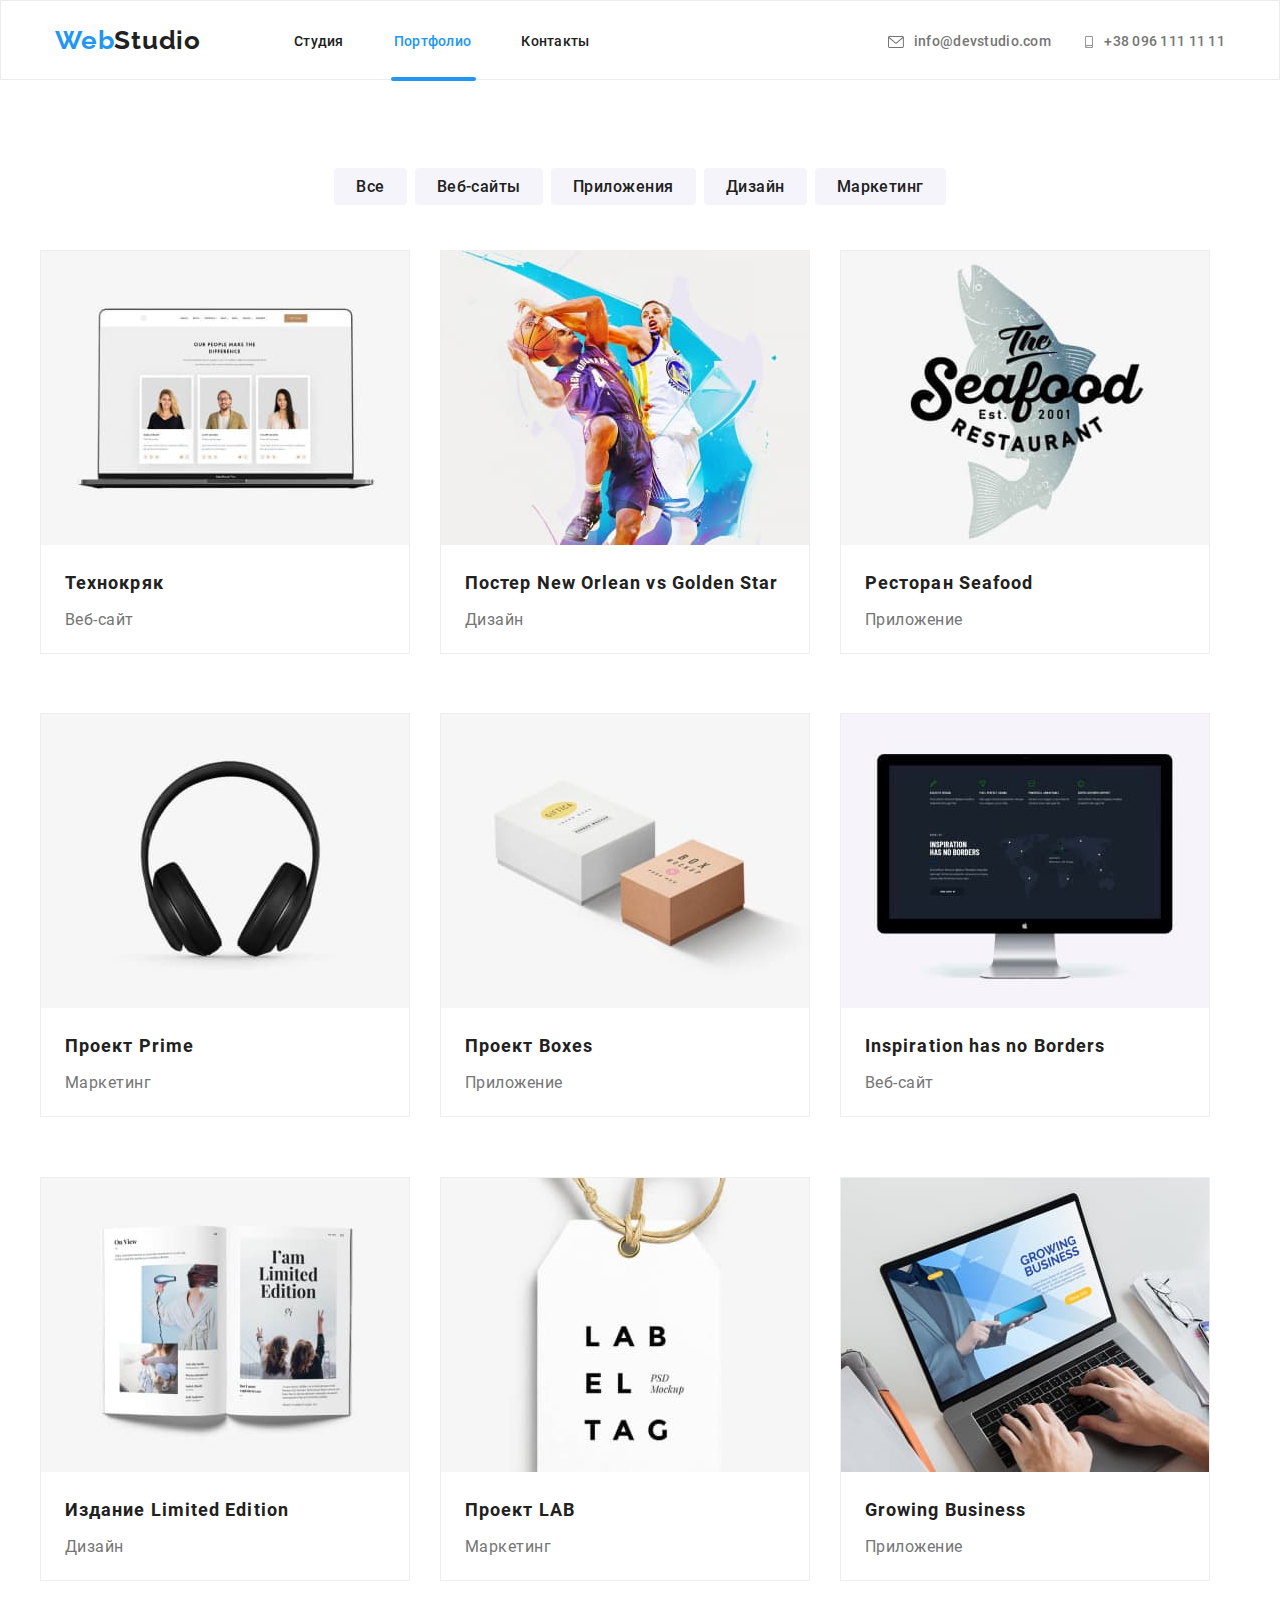
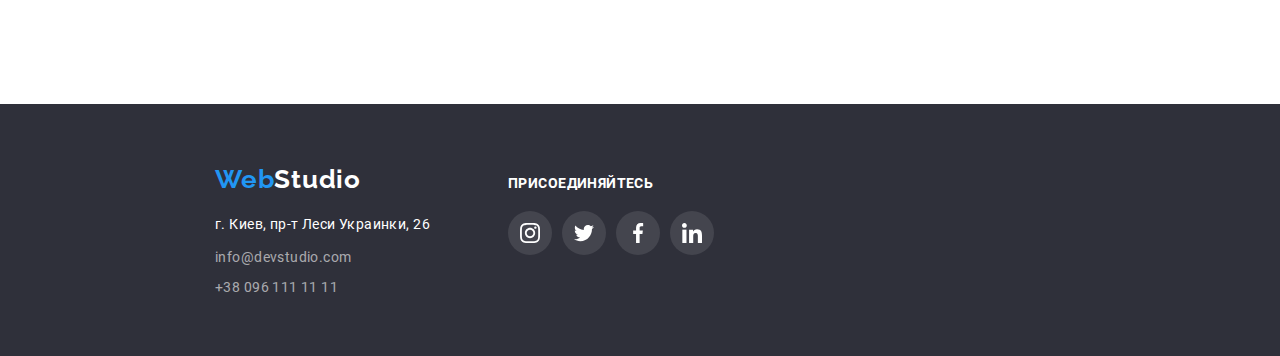
==== commit 0b4cb6f8: "работа над ошибками" ====
--- a/portfolio.html
+++ b/portfolio.html
@@ -16,7 +16,7 @@
             <nav class="nav">
                 <a class="logo logo-container" href="./index.html">Web<span class="logo-second">Studio</span></a>
                 <ul class="menu-nav">
-                    <li class="menu-item"><a href="./index.html" class="link">Сдуия</a></li>
+                    <li class="menu-item"><a href="./index.html" class="link">Студия</a></li>
                     <li class="menu-item"><a href="./portfolio.html" class="link current">Портфолио</a></li>
                     <li class="menu-item"><a href="#contacts" class="link">Контакты</a></li>
                 </ul>
--- a/css/styles.css
+++ b/css/styles.css
@@ -173,11 +173,13 @@
 .cotacts-nav-link:hover .contacts-emil-svg,
 .cotacts-nav-link:focus .contacts-emil-svg {
   fill: var(--link-text-cl);
+  transition: transform 250ms cubic-bezier(0.4, 0, 0.2, 1);
 }
 
 .cotacts-nav-link:hover .contacts-phone-svg,
 .cotacts-nav-link:focus .contacts-phone-svg {
   fill: var(--link-text-cl);
+  transition: transform 250ms cubic-bezier(0.4, 0, 0.2, 1);
 }
 
 .cotacts-nav {
@@ -198,6 +200,7 @@
 .link:hover,
 .link:focus {
   color: var(--link-text-cl);
+  transition: transform 250ms cubic-bezier(0.4, 0, 0.2, 1);
 }
 
 .menu-nav {
@@ -239,7 +242,6 @@
   background-position: center;
   background-repeat: no-repeat;
   object-fit: cover;
-  background-size: contain;
 }
 
 .hero-title {
@@ -264,6 +266,7 @@
   box-shadow: 0px 3px 1px rgba(0, 0, 0, 0.1), 0px 1px 2px rgba(0, 0, 0, 0.08),
     0px 2px 2px rgba(0, 0, 0, 0.12);
   color: var(--wight-text);
+  transition: transform 250ms cubic-bezier(0.4, 0, 0.2, 1);
 }
 
 .btn-port:active {
@@ -308,6 +311,11 @@
   margin-bottom: 200px;
   margin-left: auto;
   margin-right: auto;
+
+  font-family: "Roboto";
+  font-size: 16px;
+  line-height: 1.87;
+  letter-spacing: 0.06em;
 }
 
 .btn-position {
@@ -392,11 +400,13 @@
 .btn-backdrop:hover .backdrop-close-svg,
 .btn-backdrop:focus .backdrop-close-svg {
   fill: rgba(27, 27, 27, 0.363);
+  transition: transform 250ms cubic-bezier(0.4, 0, 0.2, 1);
 }
 
 .btn-backdrop:hover,
 .btn-backdrop:focus {
   border: 2px solid rgba(0, 0, 0, 0.1);
+  transition: transform 250ms cubic-bezier(0.4, 0, 0.2, 1);
 }
 
 .nav-content {
@@ -472,6 +482,13 @@
   border: 1px solid #eeeeee;
 }
 
+.element .link {
+  font-family: "Roboto";
+  font-size: 16px;
+  line-height: 1.87;
+  letter-spacing: 0.03em;
+}
+
 .element:nth-child(3n) {
   margin-right: 0;
 }
@@ -480,11 +497,13 @@
   margin-bottom: 0;
 }
 
-.element:hover {
+.element:hover,
+.element:focus {
   background: #ffffff;
   border: 1px solid #eeeeee;
   box-shadow: 0px 1px 1px rgba(0, 0, 0, 0.12), 0px 4px 4px rgba(0, 0, 0, 0.06),
     1px 4px 6px rgba(0, 0, 0, 0.16);
+  transition: transform 250ms cubic-bezier(0.4, 0, 0.2, 1);
 }
 
 .element-thumb {
@@ -492,19 +511,12 @@
   overflow: hidden;
 }
 
-.element-thumb::before {
-  display: inline-block;
-  position: absolute;
-  content: "";
-  width: 100%;
-  height: 100%;
-}
-
-.element:hover .element-overla {
+.element:hover .element-overla,
+.element:focus .element-overla {
   transform: translateY(0);
 }
 
-.element:hover .element-thumb::before {
+.element:hover .element-thumb::before .element:focus .element-thumb::before {
   opacity: 1;
   transform: translateY(-100%);
 }
@@ -537,7 +549,6 @@
   color: #ffffff;
   background: rgba(33, 150, 243, 0.9);
   transform: translateY(100%);
-  transition: transform var(--time) var(--timing-function);
   opacity: 0;
   transition: transform 250ms cubic-bezier(0.4, 0, 0.2, 1);
 }
@@ -785,11 +796,13 @@
 .social-icon-link:hover .social-icon-svg,
 .social-icon-link:focus .social-icon-svg {
   fill: var(--wight-text);
+  transition: transform 250ms cubic-bezier(0.4, 0, 0.2, 1);
 }
 
 .social-icon-link:hover,
 .social-icon-link:focus {
   background-color: var(--link-text-cl);
+  transition: transform 250ms cubic-bezier(0.4, 0, 0.2, 1);
 }
 
 .social-icon-svg {
@@ -849,12 +862,14 @@
 .partners-icon-link:hover .partners-icon-svg,
 .partners-icon-link:focus .partners-icon-svg {
   fill: var(--link-text-cl);
+  transition: transform 250ms cubic-bezier(0.4, 0, 0.2, 1);
 }
 
 .partners-icon-link:hover,
 .partners-icon-link:focus {
   background-color: var(--wight-text);
   border: 1px solid var(--link-text-cl);
+  transition: transform 250ms cubic-bezier(0.4, 0, 0.2, 1);
 }
 
 .cellar {
@@ -963,6 +978,7 @@
 .social-icon-link:hover,
 .social-icon-link:focus {
   background-color: var(--link-text-cl);
+  transition: transform 250ms cubic-bezier(0.4, 0, 0.2, 1);
 }
 
 .social-cellar-icon .social-icon {
